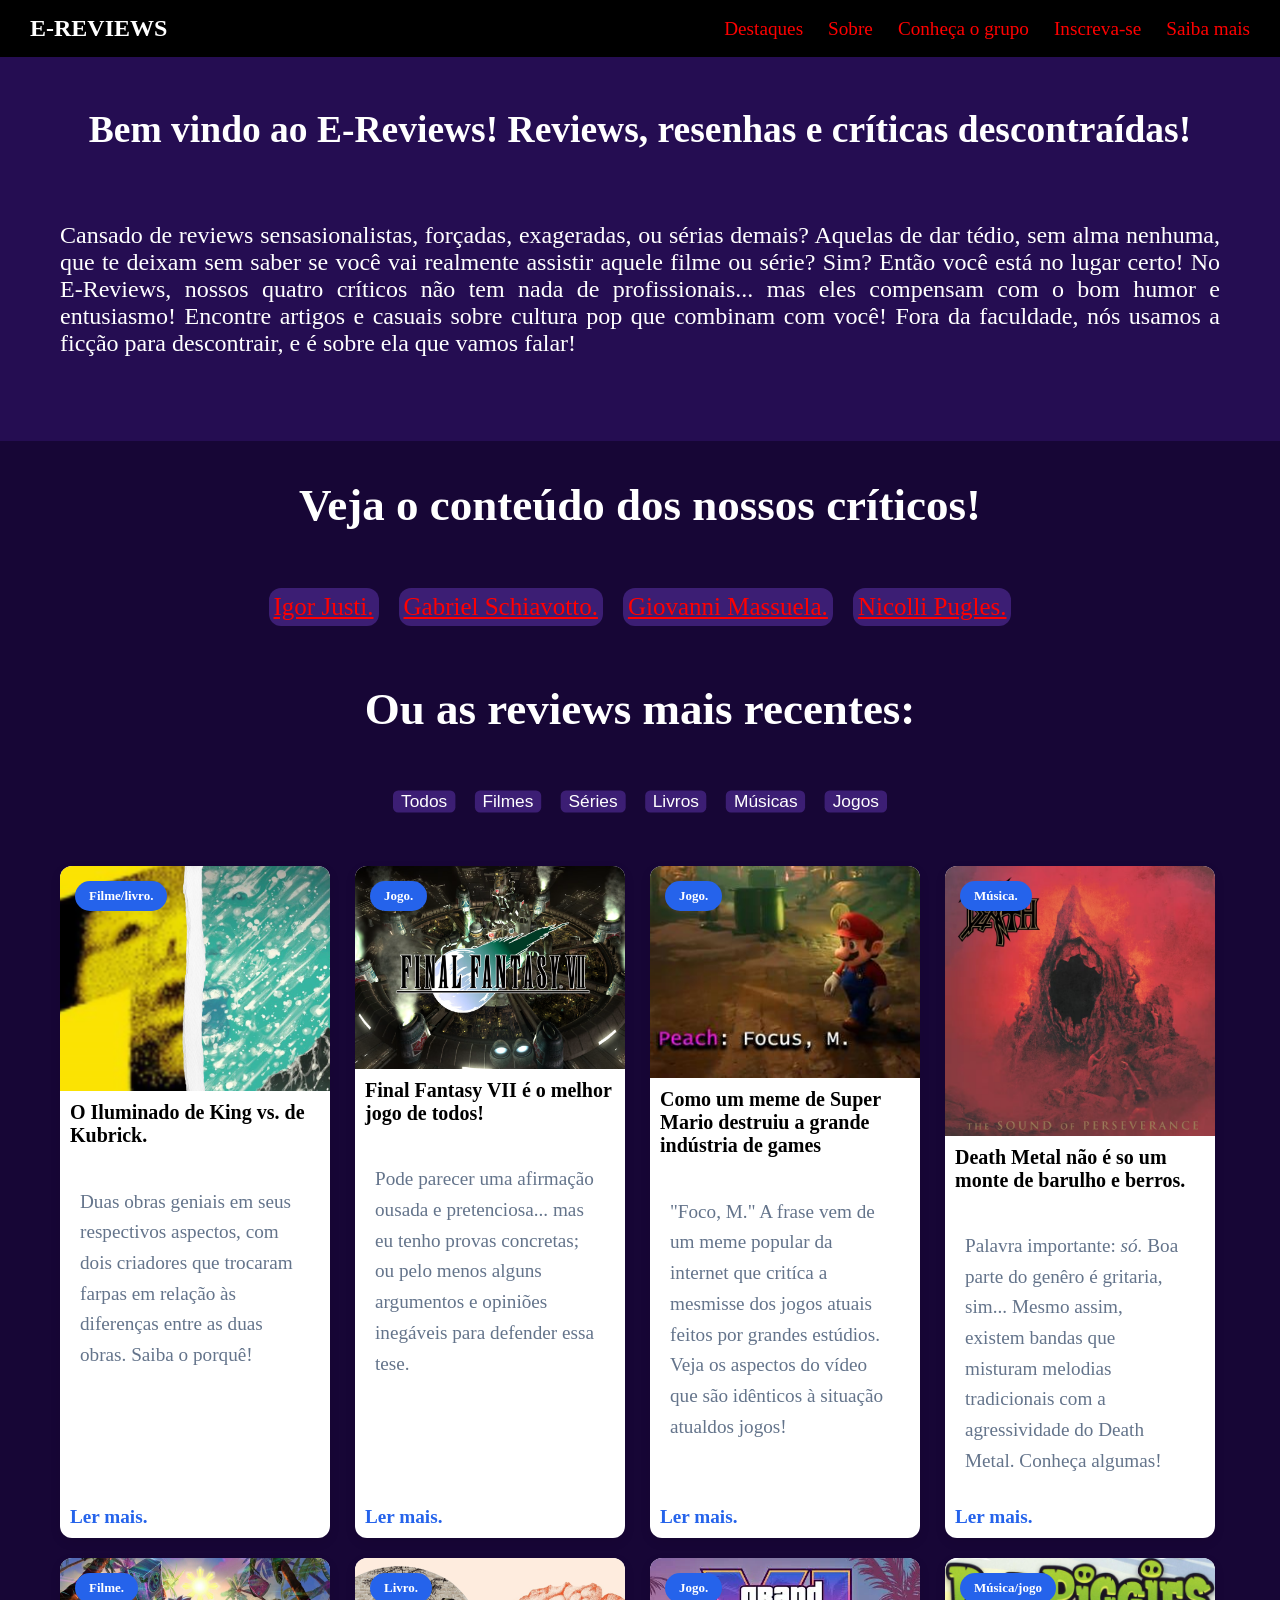
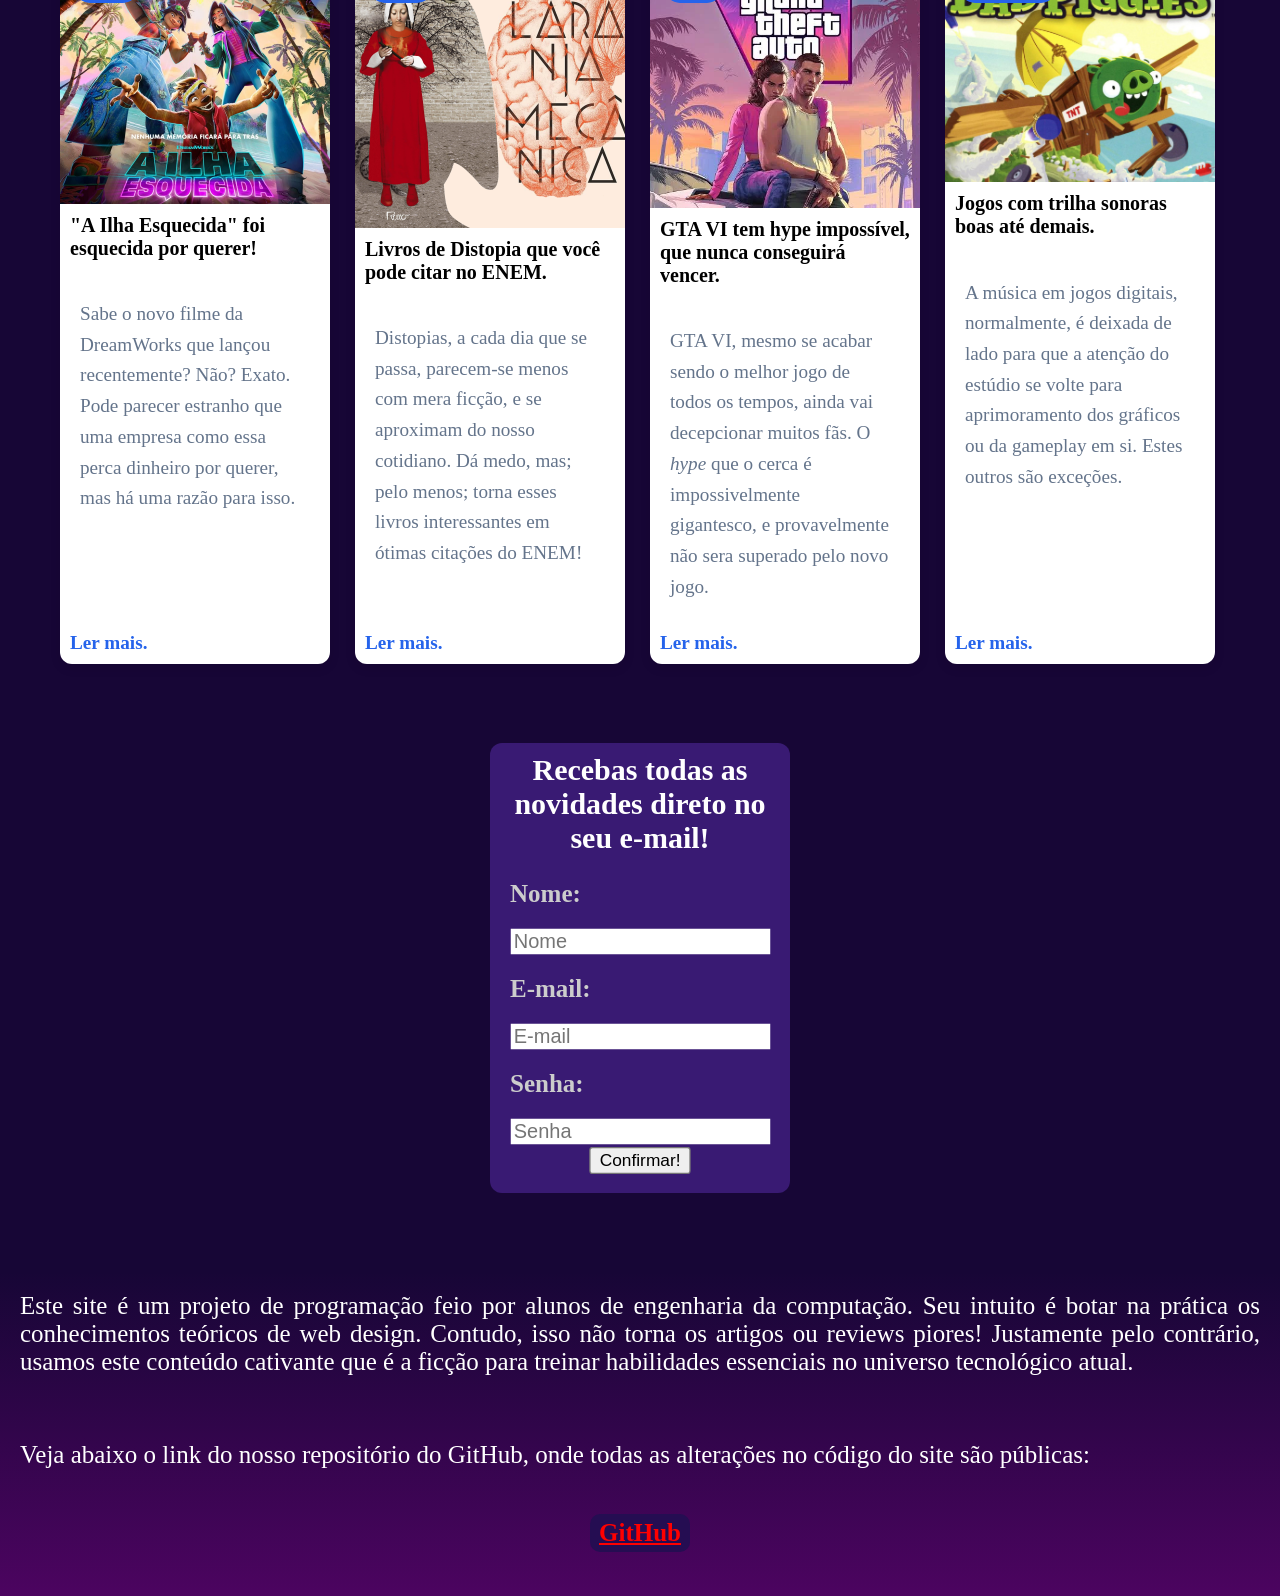
==== index.html @ 9b54b973 "0.0.31 - criação do scrpit.js e testes" ====
<!DOCTYPE html>
<html lang="pt-BR">
<head> <!--Info-->
    <link rel="stylesheet" href="style.css">
    <script src="script.js"></script>
    <meta charset="UTF-8">
    <meta name="viewport" content="width=device-width, initial-scale=1.0">
    <title>
        E-Reviews: Artigos sobre cultura pop de maneira descontraída!
    </title>
    <meta 
        name="description" 
        content="Blog para resenhas, reviews e críticas casuais de filmes, séries e livros.
        Feito por estudantes universitários que adoram e vivem a ficção e o entretenimento."   
    >
    <link rel=”canonical” href=”https://e-reviews.vercel.app” />

</head>
<body>
    

        <header> <!--Cabeçalho-->
            <div class="logo">
                E-REVIEWS
            </div>

        <button 
            class="menu-button"
            id="menu-button"
            aria-label="Abrir menu"
            aria-expanded="false"
            aria-controls="navigation">
            !
        </button>
        
        <nav id="navigation">
            <ul>
                <li>
                    <a href="#destaques">
                        Destaques
                    </a>
                </li>
                <li>
                    <a href="#sobre">
                        Sobre
                    </a>
                </li>
                <li>
                    <a href="#grupo">
                        Conheça o grupo
                    </a>
                </li>
                <li>
                    <a href="#login">
                        Inscreva-se
                    </a>
                </li>
                <li>
                    <a href="#saiba-mais">
                        Saiba mais
                    </a>
                </li>
            </ul>
        </nav>

        </header>

    <section id="sobre">
        <h1>
            Bem vindo ao E-Reviews! Reviews, resenhas e críticas descontraídas!
        </h1>
        <p>
            Cansado de reviews sensasionalistas, forçadas, exageradas, ou sérias demais? Aquelas de
            dar tédio, sem alma nenhuma, que te deixam sem saber se você vai realmente assistir aquele filme ou série?
            Sim? Então você está no lugar certo! No E-Reviews, nossos quatro críticos não tem nada de profissionais... 
            mas eles compensam com o bom humor e entusiasmo! Encontre artigos e casuais sobre cultura pop
            que combinam com você!
            Fora da faculdade, nós usamos a ficção para descontrair, e é sobre ela que vamos falar!
        </p>
    </section>

    <section class="titles">
        <h2>
            Veja o conteúdo dos nossos críticos!
        </h2>
    </section>


    <section id="grupo">
        <div class="resenhistas">   
            <a href="#igor">
            Igor Justi.
            </a>
        </div>
        <div class="resenhistas">
            <a href="#gabriel">
                Gabriel Schiavotto.
            </a>
        </div>              
        <div class="resenhistas">
            <a href="#giovanni">
                 Giovanni Massuela.
            </a>
        </div>
        <div class="resenhistas">
            <a href="#nicolli">
                Nicolli Pugles.
            </a>
        </div>
    </section>

    <section class="titles">
        <h2>
            Ou as reviews mais recentes: 
        </h2>
    </section>

    <div id="filtros">
        <button data-filter="todos">Todos</button>
        <button data-filter="filmes">Filmes</button>
        <button data-filter="series">Séries</button>
        <button data-filter="livros">Livros</button>
        <button data-filter="musica">Músicas</button>
        <button data-filter="jogos">Jogos</button>
    </div>

    <br><br>

    <section id="destaques">

        <article class="total-card" data-category="filmes"> <!--Iluminado-->
            <div class="imagem-card">
                <img 
                src="/media/theShiningComp.png"
                alt="Imagem comparativa entre as capas de O Iluminado, filme de 
                Kubrick na esquerda e livro de Stephen King à direita." 
                width="50px" >

                <span class="tag">
                    Filme/livro.
                </span>
            </div>

            <div class="conteudo-card">
                <h3>
                    O Iluminado de King vs. de Kubrick.
                </h3>
                <p>
                    Duas obras geniais em seus respectivos aspectos,
                    com dois criadores que trocaram farpas em relação 
                    às diferenças entre as duas obras. Saiba o porquê!
                </p>
                <a href="/Iluminado.html" class="ler-mais">
                    Ler mais.
                </a>

            </div>

        </article>

        <article class="total-card"> <!--Final Fantasy-->
            <div class="imagem-card">
                <img 
                src="/media/finalFantasy.png"
                alt="Imagem promocional do jogo Final Fantasy VII." 
                >

                <span class="tag">
                    Jogo.
                </span>
            </div>

            <div class="conteudo-card">
                <h3>
                    Final Fantasy VII é o melhor jogo de todos!
                </h3>
                <p>
                    Pode parecer uma afirmação ousada e pretenciosa... mas eu
                    tenho provas concretas; ou pelo menos alguns argumentos e
                    opiniões inegáveis para defender essa tese.
                </p>
                <a href="#" class="ler-mais">
                    Ler mais.
                </a>

            </div>

        </article>

        <article class="total-card"> <!--Jogos AAA-->
            <div class="imagem-card">
                <img 
                src="/media/focusM.png"
                alt="Screenshot de um momento do vídeo 'Super Mario if is was an AAA game'."
                width="50px" >

                <span class="tag">
                    Jogo.
                </span>
            </div>

            <div class="conteudo-card">
                <h3>
                    Como um meme de Super Mario destruiu a grande indústria de games
                </h3>
                <p>
                    "Foco, M." A frase vem de um meme popular da internet que critíca 
                    a mesmisse dos jogos atuais feitos por grandes estúdios. Veja os 
                    aspectos do vídeo que são idênticos à situação atualdos jogos!
                </p>
                <a href="#" class="ler-mais">
                    Ler mais.
                </a>

            </div>

        </article>

        <article class="total-card"> <!--Death-->
            <div class="imagem-card">
                <img 
                src="/media/death.png"
                alt="Capa do álbum da Banda 'Death', entitulado 'The Sound of Perseverance." 
                width="50px" >

                <span class="tag">
                    Música.
                </span>
            </div>
            
            <div class="conteudo-card">
                <h3>
                    Death Metal não é so um monte de barulho e berros.
                </h3>
                <p>
                    Palavra importante: <i>só.</i> Boa parte do genêro é gritaria, sim... 
                    Mesmo assim, existem bandas que misturam melodias tradicionais com a 
                    agressividade do Death Metal. Conheça algumas!
                </p>
                <a href="#" class="ler-mais">
                    Ler mais.
                </a>

            </div>

        </article>

        <article class="total-card"> <!--Ilha esquecida-->
            <div class="imagem-card">
                <img 
                src="/media/forgottenIsland.png"
                alt="Foto retirada do trailer do filme 'A Ilha Esquecida', do estúdio DreamWorks."
                width="50px" >

                <span class="tag">
                    Filme.
                </span>
            </div>

            <div class="conteudo-card">
                <h3>
                    "A Ilha Esquecida" foi esquecida por querer!
                </h3>
                <p>
                    Sabe o novo filme da DreamWorks que lançou recentemente? Não? Exato.
                    Pode parecer estranho que uma empresa como essa perca dinheiro por 
                    querer, mas há uma razão para isso.
                </p>
                <a href="#" class="ler-mais">
                    Ler mais.
                </a>

            </div>

        </article>

        <article class="total-card"> <!--Livros Distopia-->
            <div class="imagem-card">
                <img 
                src="/media/distopias.png"
                alt="Capa dos livros 'Conto de Aia', à esquerda, e 'Laranja Mecânica', à direita." 
                width="50px" >

                <span class="tag">
                    Livro.
                </span>
            </div>
            
            <div class="conteudo-card">
                <h3>
                    Livros de Distopia que você pode citar no ENEM.
                </h3>
                <p>
                    Distopias, a cada dia que se passa, parecem-se menos com mera ficção, e se
                    aproximam do nosso cotidiano. Dá medo, mas; pelo menos; torna esses livros 
                    interessantes em ótimas citações do ENEM!
                </p>
                <a href="#" class="ler-mais">
                    Ler mais.
                </a>

            </div>

        </article>

        <article class="total-card"> <!--Gta 6-->
            <div class="imagem-card">
                <img 
                src="/media/gta6.png"
                alt="Imagem promocional do jogo GTA VI."
                width="50px" >

                <span class="tag">
                    Jogo.
                </span>
            </div>

            <div class="conteudo-card">
                <h3>
                    GTA VI tem hype impossível, que nunca conseguirá vencer.
                </h3>
                <p>
                    GTA VI, mesmo se acabar sendo o melhor jogo de todos os tempos, ainda
                    vai decepcionar muitos fãs. O <i>hype</i> que o cerca é impossivelmente
                    gigantesco, e provavelmente não sera superado pelo novo jogo.
                </p>
                <a href="#" class="ler-mais">
                    Ler mais.
                </a>

            </div>

        </article>

        <article class="total-card"> <!--Trilhas sonoras-->
            <div class="imagem-card">
                <img 
                src="/media/badPiggies.png"
                alt="Imagem promocional do jogo de celular 'Bad Piggies'." 
                width="50px" >

                <span class="tag">
                    Música/jogo
                </span>
            </div>
            
            <div class="conteudo-card">
                <h3>
                    Jogos com trilha sonoras boas até demais.
                </h3>
                <p>
                    A música em jogos digitais, normalmente, é deixada de lado para 
                    que a atenção do estúdio se volte para aprimoramento dos gráficos ou 
                    da gameplay em si. Estes outros são exceções.
                </p>
                <a href="#" class="ler-mais">
                    Ler mais.
                </a>

            </div>

        </article>

    </section>

    <br><br><br>

     <section id="login">
        <h2>
            Recebas todas as novidades direto no seu e-mail!
        </h2>
   
        <form>
            <h3>
            Nome: 
            </h3>
            <input 
                type="text" 
                class="login_bars"
                name="username"
                placeholder="Nome"
                required >

            <h3 class="login">
                E-mail: 
            </h3>
            <input 
            type="email" 
            class="login_bars"
            name="email"
            placeholder="E-mail"
            required >
            <h3 class="login">
                Senha: 
            </h3>
            <input 
            type="password" ]
            class="login_bars"
            name="password"
            placeholder="Senha"
            required >
            <button type="submit" id="login_button">
                Confirmar!
            </button>
        </form>
    </section>

    <br><br><br>

    <section id="saiba-mais">
        <p>
            Este site é um projeto de programação feio por alunos de engenharia da computação.
            Seu intuito é botar na prática os conhecimentos teóricos de web design. Contudo, isso
            não torna os artigos ou reviews piores! Justamente pelo contrário, usamos este conteúdo
            cativante que é a ficção para treinar habilidades essenciais no universo tecnológico atual.
        </p>
        <p>
            Veja abaixo o link do nosso repositório do GitHub, onde todas as alterações
            no código do site são públicas:
        </p>
        <a href="https://github.com/Igor-SJ/e-reviews_">
            GitHub
        </a>

        <br><br>
    
    </section>
    
</body>
</html>
---- style.css ----
* {
    box-sizing: border-box; /*Elemento flexbox*/
}

body {
    margin: 0; /*Elemento flexbox*/
    background-color:rgb(23, 6, 54);
    font-family: 'Times New Roman', Times, serif;
    overflow-x: hidden;
}

header {
    background-color:black;
    color: white;

    padding: 15px 30px; /*Elemento flexbox*/

    display: flex; /*Elemento flexbox*/
    align-items: center; /*Elemento flexbox*/
    justify-content: space-between; /*Elemento flexbox*/
}

.logo {
    font-size: 1.5rem;
    font-weight: bold;
}

nav ul {
    list-style: none;

    display: flex;
    gap: 25px; /*Elemento flexbox*/

    padding: 0;
    margin: 0;
}

nav a {
    color: red;
    text-decoration: none;
    font-size: 1.2rem;
}

nav a:hover{
    color: rgb(255, 31, 169);
}

.menu-button {
    /*quando aprender javascript, tornar este botão visível apenas no celular*/
    display: none;

    background: none;
    border: none;

    color: white;
    font-size: 1.2rem;
    cursor: pointer;
}

main {
    max-width: 1200px; /*Elemento flexbox*/

    margin: 0 auto;
    padding: 40px 20px;
}

main h2 {
    text-align: center;
    margin-bottom: 30px; /*Elemento flexbox*/
}

#sobre {
    display: block; /*Elemento flexbox*/
    background-color:rgb(37, 13, 82);
    padding: 20px;
    font-size: 25px;
}

#sobre p {
    padding: 40px;
    font-size: 24px;
    color: white;
    text-align: justify;
}

.titles {
    color: white;
    text-align: center;
    font-size: 30px
}

#grupo {
    display: flex;
    justify-content: center; /*Elemento flexbox*/
    padding: 20px;
    gap: 20px;
    font-size: 25px;
}

.resenhistas {
    display: block;
    padding:5px;
    background-color:rgb(60, 30, 116);
    border-radius: 12px; /*Elemento flexbox*/
}

.resenhistas:hover {
    transform: translateY(-5px); /*Elemento flexbox*/
    transition: 0.3s ease;
}

#filtros {
    display: flex;
    justify-content: center; /*Elemento flexbox*/
    padding: 20px;
    gap: 15px;
    transform: scale(1.3);  
}

#filtros button {
    background: rgb(60, 30, 116);
    color: white;
    border: 0px;
    border-radius: 4px;
}

#filtros button:hover {
    color: red;
    transform: scale(1.05);

    transition: 
    transform 0.3s ease,
}

#filtros.active {
    background: #333;
    color: white;
}

#destaques {
    display: grid;
    grid-template-columns: repeat(4, 1fr); /*Elemento flexbox*/
    align-items: column;

    max-width: 1200px;
    gap: 20px;
    padding: 0 20px;
    margin: 0 auto;
}

.total-card {
    background-color: white;
    border-radius: 12px;
    overflow: hidden;
    width: 270px;

    display: flex;
    flex-direction: column; /*Elemento flexbox*/

    box-sizing: border-box;

    box-shadow: 
        0 4px 12px rgba(0, 0, 0, 0.08);

    transition: 
    transform 0.3s ease,
    box-shadow 0.3s ease;
}

.total-card.hidden {
    display: none;
}

.total-card:hover {
    transform: translateY(-6px);
    box-shadow: 
        0 12px 25px rgba(255, 251, 227, 0.757);
}

.imagem-card {
    position: relative;

    max-height: 300px;
    max-width: 300px;
    overflow: hidden;
}

.imagem-card img {
    width: 100%;
    height: 100%;

    object-fit: cover;

    display: block;

    transition: transform 0.3s ease;
}

.conteudo-card:hover .imagem-card img {
    transform: scale(1.05);
}

.tag {
    position: absolute;

    top: 15px;
    left: 15px;

    background-color: #2563eb;
    color: white;
    padding: 7px 14px;

    border-radius: 20px;

    font-size: 13px;
    font-weight: bold;
}

.conteudo-card {
    display: flex;
    flex-direction: column;
    flex: 1;
    padding: 10px;
}

.conteudo-card h3 {
    margin-top: 0px;
    margin-bottom: 10px;

    font-size: 20px;
}

.conteudo-card p {
    color:  #64748b;
    line-height: 1.6;
    padding: 10px;
    margin-right: 10px;

}

.ler-mais {
    margin-top: auto;
    color: #2563eb;

    text-decoration: none;
    font-weight: bold;
}

.ler-mais:hover {
    text-decoration: underline;
}

ol{

    color: red;
}

ul{
    color: red;
}

a {
    color: red;
}

h1 {
    color: white;
    text-align: center;
}

section{
    font-size: 1.2rem;
    display: block;
}

#login {
    display: block;
    align-items: center;
    justify-content: center;
    background-color:rgb(57, 26, 115);
    margin: auto;
    width: 300px;
    height: 450px;
    border-radius: 12px;
}

#login h2 {
    color: white;
    text-align: center;
    font-size: 30px;
    padding-top: 10px;
}

#login h3 {
    color: rgb(204, 204, 204);
    text-align: left;
    padding-left: 20px;
    font-size: 25px;
}

.login_bars {
    display: block;
    margin: 10px auto;
    transform: scale(1.5);
    border: 20px;
}

#login_button{
    display: block;
    margin: auto;
    transform: scale(1.3);

}

.logo {
    color:white;
}

#saiba-mais {
    display: block;
    background-color:rgb(76, 4, 96);
    color: white;
    background-image: linear-gradient(to top,rgb(76, 4, 96), rgb(23, 6, 54))
}

#saiba-mais p {
    text-align: justify;
    font-size: 25px;
    padding: 20px;
    text-overflow: ellipsis;
}

#saiba-mais a {
    display: block;
    margin: auto;
    background-color:rgb(37, 13, 82);
    font-weight: bold;
    text-align: center;
    padding: 5px;
    border-radius: 10px;
    width: 100px;
    font-size: 25px;
}
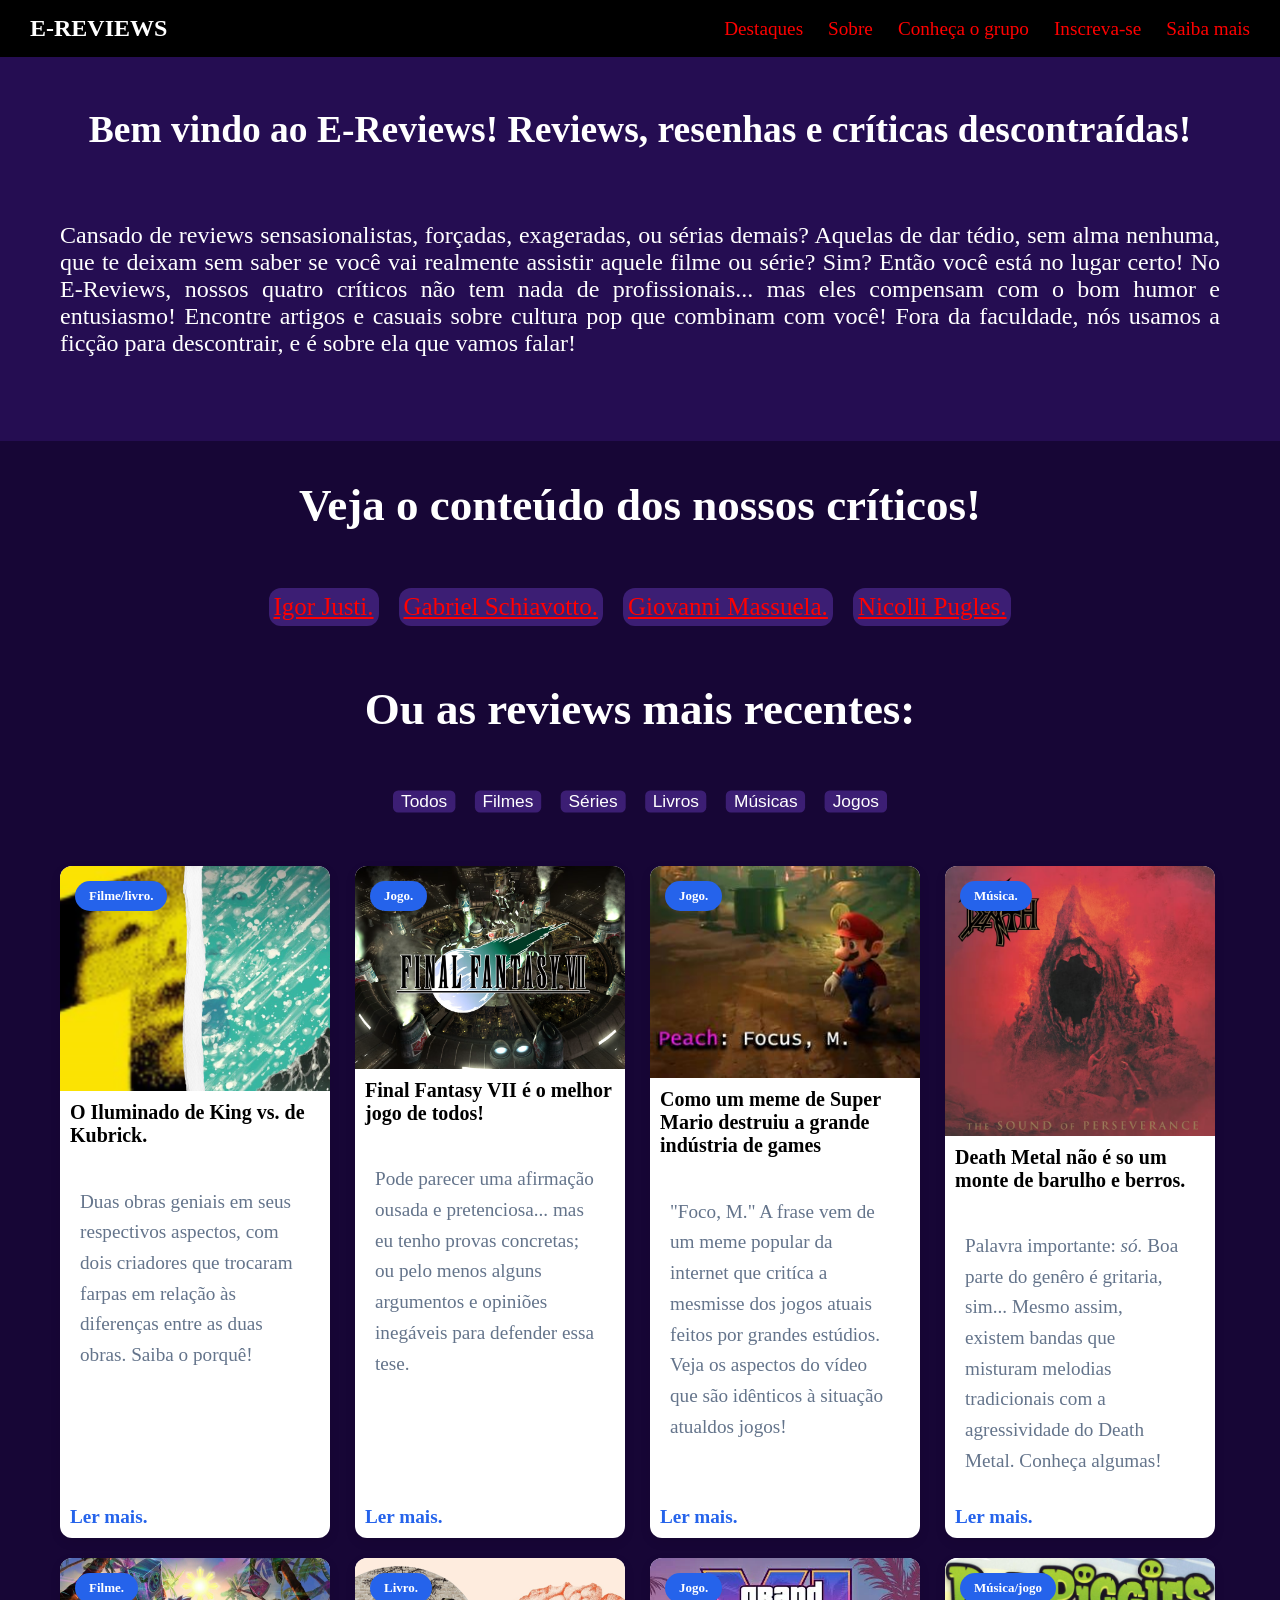
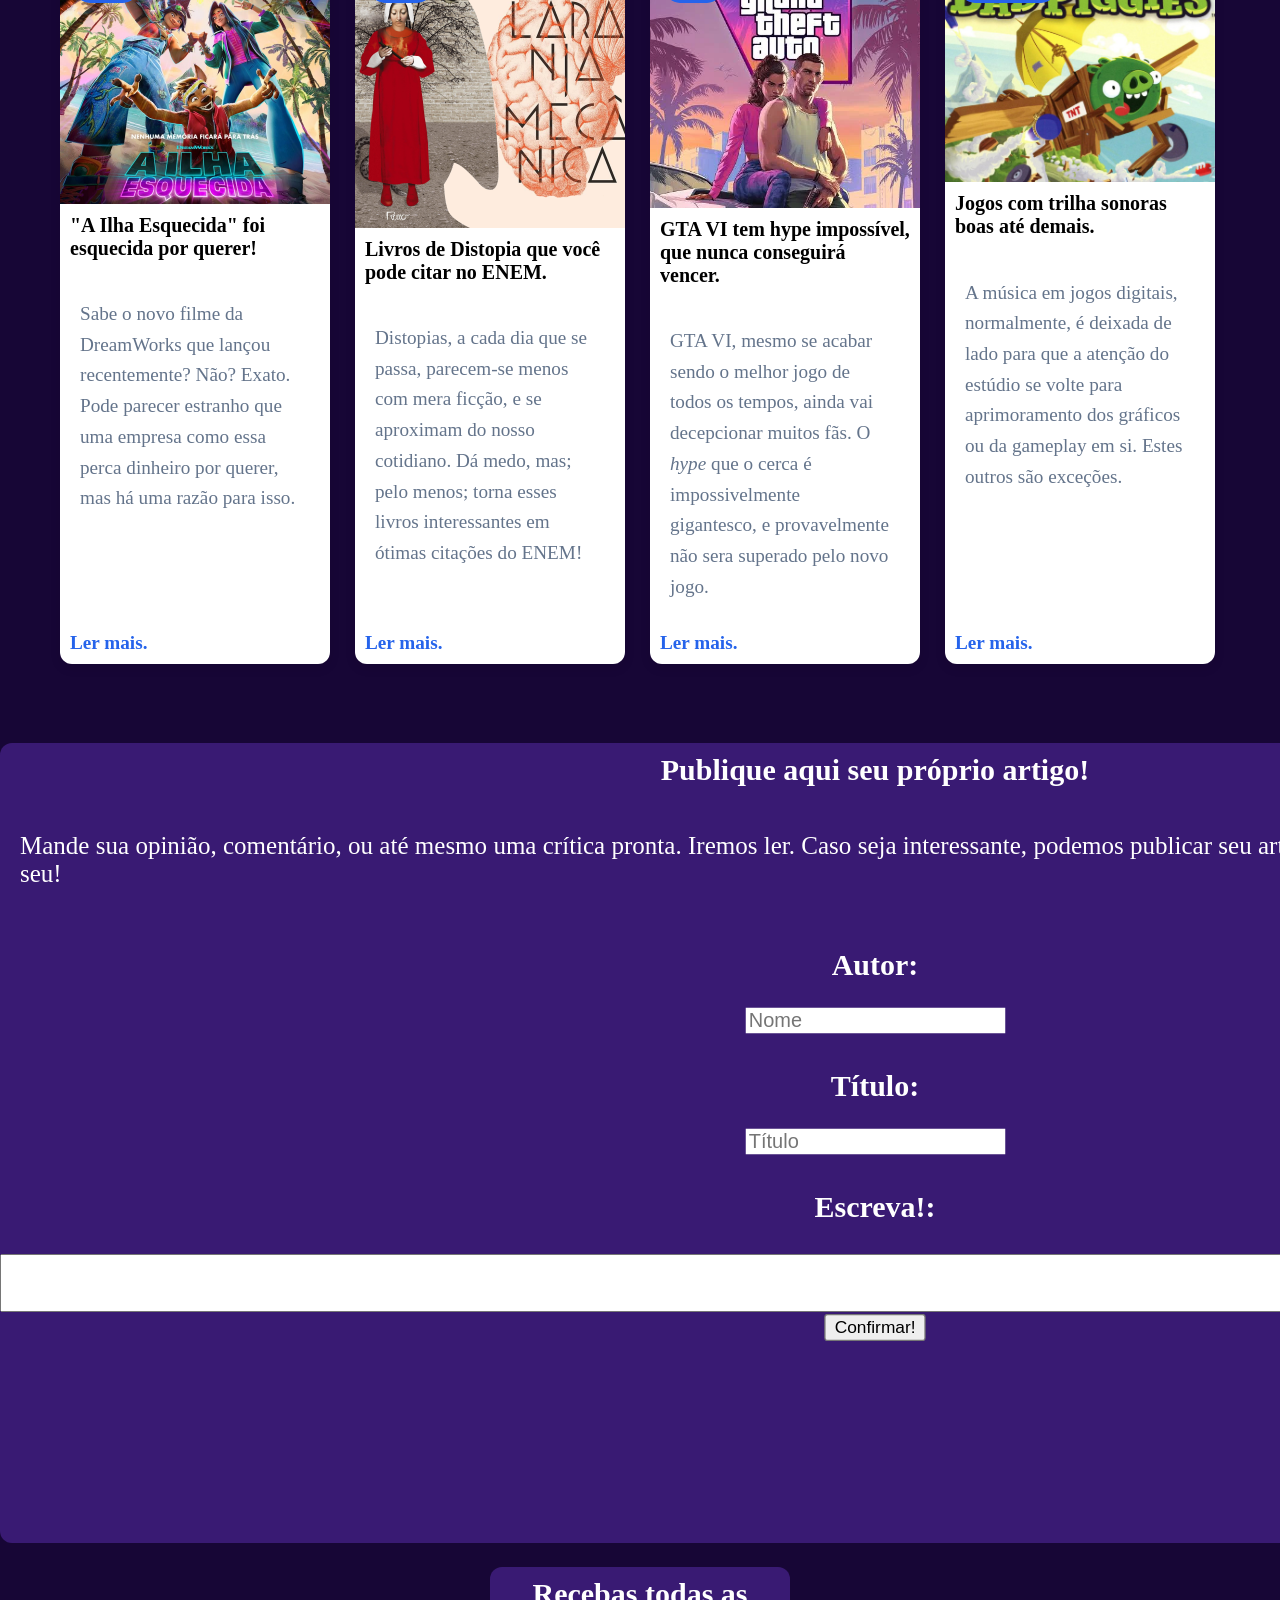
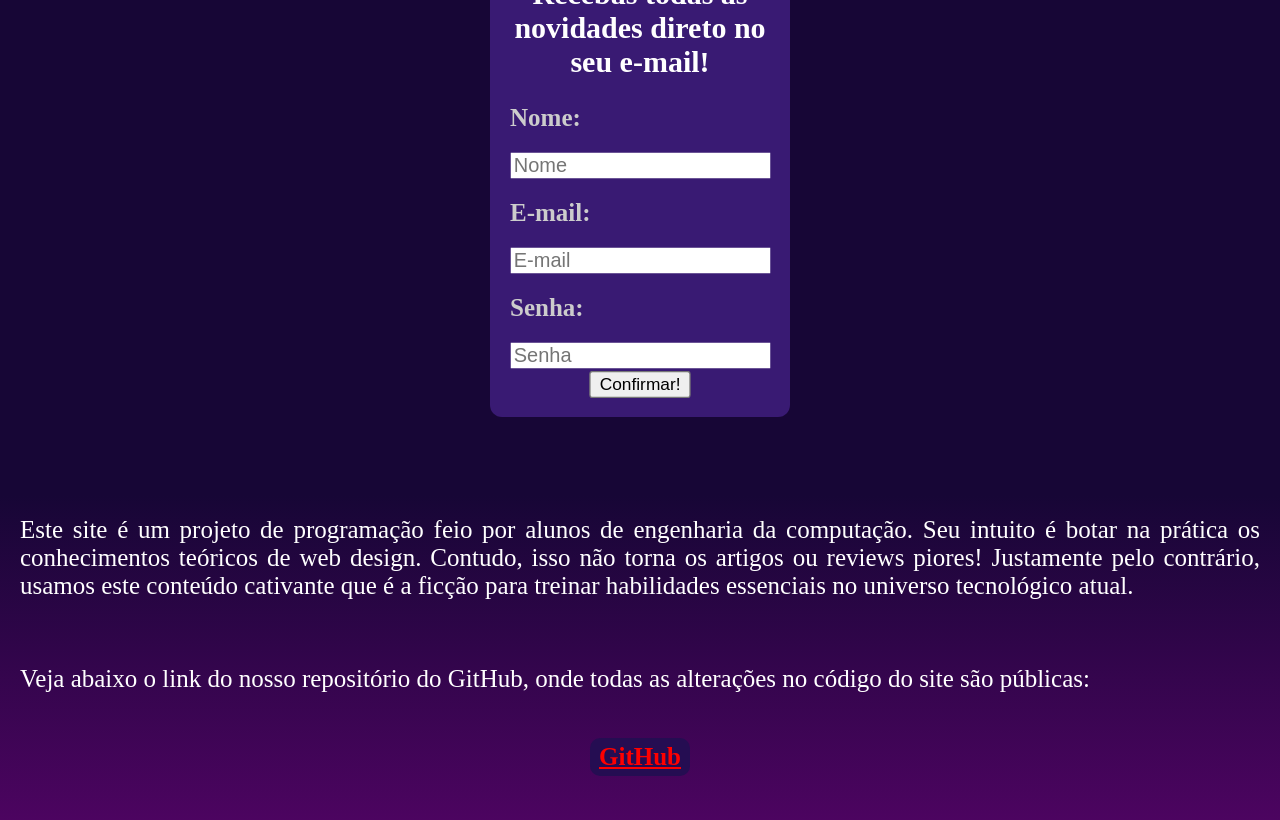
==== commit 4e626a0d: "0.0.34 - add parte diy" ====
--- a/index.html
+++ b/index.html
@@ -2,7 +2,7 @@
 <html lang="pt-BR">
 <head> <!--Info-->
     <link rel="stylesheet" href="style.css">
-    <script src="script.js"></script>
+    <script src="script.js" defer></script>
     <meta charset="UTF-8">
     <meta name="viewport" content="width=device-width, initial-scale=1.0">
     <title>
@@ -128,6 +128,10 @@
 
     <section id="destaques">
 
+        <p id="mensagem-sem-resultados" class="hidden" role="status">
+            Nenhum artigo encontrado para este filtro.
+        </p>
+
         <article class="total-card" data-category="filmes"> <!--Iluminado-->
             <div class="imagem-card">
                 <img 
@@ -158,7 +162,7 @@
 
         </article>
 
-        <article class="total-card"> <!--Final Fantasy-->
+        <article class="total-card" data-category="jogos"> <!--Final Fantasy-->
             <div class="imagem-card">
                 <img 
                 src="/media/finalFantasy.png"
@@ -187,7 +191,7 @@
 
         </article>
 
-        <article class="total-card"> <!--Jogos AAA-->
+        <article class="total-card" data-category="jogos"> <!--Jogos AAA-->
             <div class="imagem-card">
                 <img 
                 src="/media/focusM.png"
@@ -216,7 +220,7 @@
 
         </article>
 
-        <article class="total-card"> <!--Death-->
+        <article class="total-card" data-category="musica"> <!--Death-->
             <div class="imagem-card">
                 <img 
                 src="/media/death.png"
@@ -245,7 +249,7 @@
 
         </article>
 
-        <article class="total-card"> <!--Ilha esquecida-->
+        <article class="total-card" data-category="filmes"> <!--Ilha esquecida-->
             <div class="imagem-card">
                 <img 
                 src="/media/forgottenIsland.png"
@@ -274,7 +278,7 @@
 
         </article>
 
-        <article class="total-card"> <!--Livros Distopia-->
+        <article class="total-card" data-category="livros"> <!--Livros Distopia-->
             <div class="imagem-card">
                 <img 
                 src="/media/distopias.png"
@@ -303,7 +307,7 @@
 
         </article>
 
-        <article class="total-card"> <!--Gta 6-->
+        <article class="total-card" data-category="jogos"> <!--Gta 6-->
             <div class="imagem-card">
                 <img 
                 src="/media/gta6.png"
@@ -332,7 +336,7 @@
 
         </article>
 
-        <article class="total-card"> <!--Trilhas sonoras-->
+        <article class="total-card" data-category="musica"> <!--Trilhas sonoras-->
             <div class="imagem-card">
                 <img 
                 src="/media/badPiggies.png"
@@ -365,6 +369,52 @@
 
     <br><br><br>
 
+    <section id="diy">
+        <h2>
+            Publique aqui seu próprio artigo!
+        </h2>
+
+        <p>
+            Mande sua opinião, comentário, ou até mesmo uma crítica pronta. Iremos ler. Caso seja interessante,
+            podemos publicar seu artigo ou escrever o nosso próprio inspirado no seu!
+        </p>
+
+    <form class="diy-form">
+            <h3>
+                Autor: 
+            </h3>
+            <input 
+                type="text" 
+                class="diy-bars"
+                name="autor"
+                placeholder="Nome"
+                required >
+
+            <h3>
+                Título: 
+            </h3>
+            <input 
+            type="text" 
+            class="diy-bars"
+            id="titulo-bar"
+            name="titulo"
+            placeholder="Título"
+            required >
+            <h3>
+                Escreva!: 
+            </h3>
+            <textarea 
+            id="conteudo-bar"
+            placeholder="Conteúdo">
+            </textarea>
+
+            <button type="submit" id="login_button">
+                Confirmar!
+            </button>
+        </form>
+
+    </section>
+    
      <section id="login">
         <h2>
             Recebas todas as novidades direto no seu e-mail!
--- a/style.css
+++ b/style.css
@@ -148,6 +148,15 @@
     margin: 0 auto;
 }
 
+#mensagem-sem-resultados {
+    color: white;
+    text-align: center;
+}
+
+#mensagem-sem-resultados.hidden {
+    display: none;
+}
+
 .total-card {
     background-color: white;
     border-radius: 12px;
@@ -249,6 +258,65 @@
 .ler-mais:hover {
     text-decoration: underline;
 }
+
+#diy {
+    display: block;
+    align-items: center;
+    justify-content: center;
+    background-color:rgb(57, 26, 115);
+    margin: auto;
+    width: 1750px;
+    height: 800px;
+    border-radius: 12px;
+}
+
+#diy p {
+    color: white;
+    text-align: justify;
+    font-size: 25px;
+    padding: 20px;
+}
+
+#diy h2 {
+    color: white;
+    text-align: center;
+    font-size: 30px;
+    padding-top: 10px;
+}
+
+.diy-form h3 {
+    color: white;
+    text-align: center;
+    font-size: 30px;
+    padding-top: 10px;
+}
+
+.diy-bars {
+    display: block;
+    margin: 10px auto;
+    transform: scale(1.5);
+    border: 20px;
+}
+
+#conteudo-bar {
+    width: 100%;
+    min-height: 40px;
+    max-height: 200px;
+    padding: 10px;
+    font-size: 16px;
+    font-family: Arial, sans-serif;
+    box-sizing: border-box;
+    resize: none;
+    overflow-y: auto;
+}
+
+#login_button{
+    display: block;
+    margin: auto;
+    transform: scale(1.3);
+}
+
+
 
 ol{
 
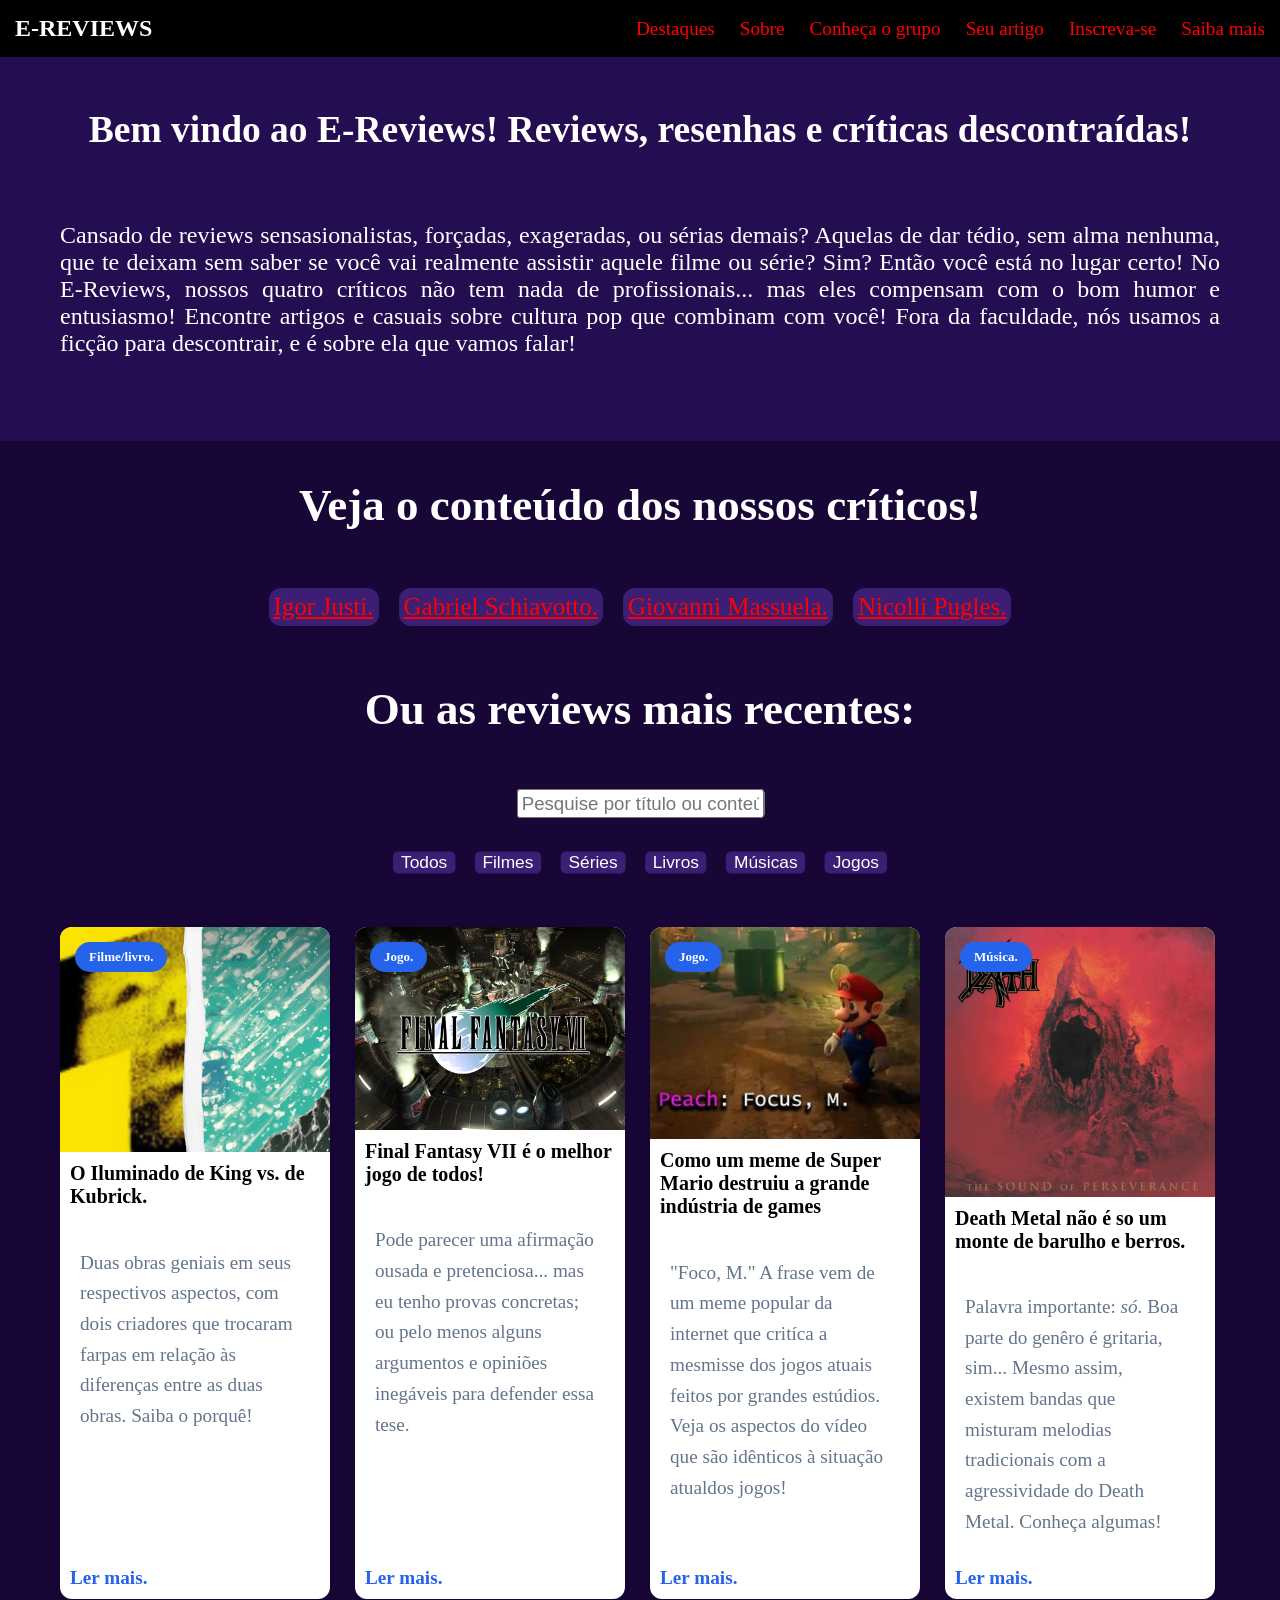
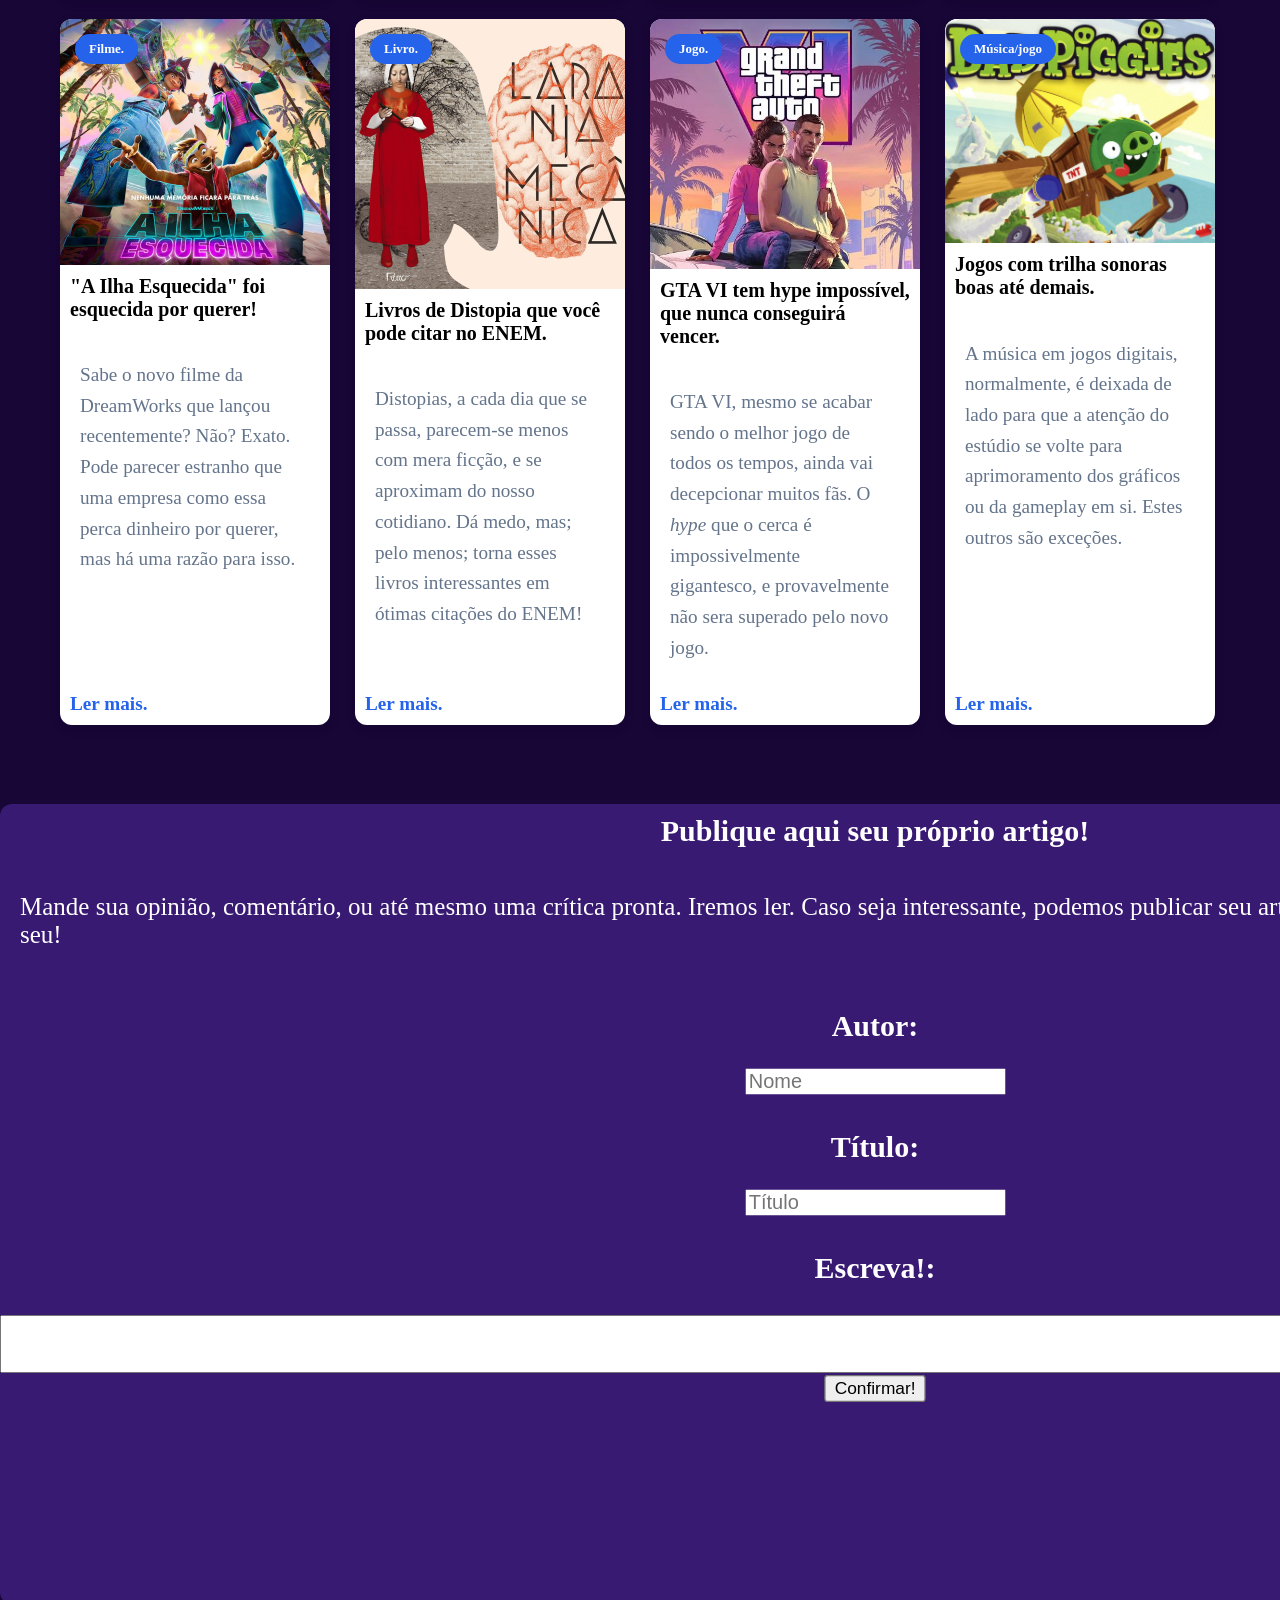
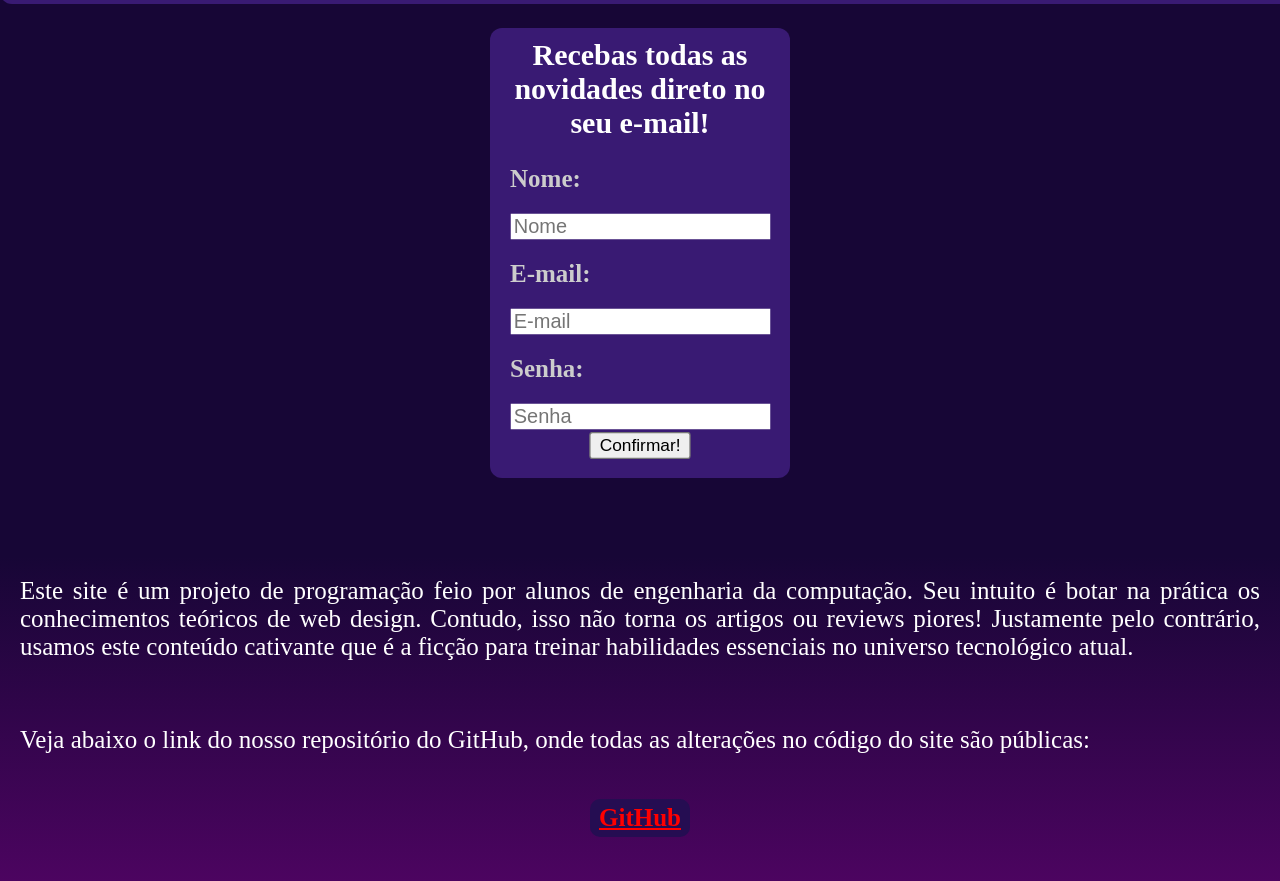
==== commit de649c8c: "0.0.35 - add funcionalidade de pesquisa" ====
--- a/index.html
+++ b/index.html
@@ -48,6 +48,11 @@
                 <li>
                     <a href="#grupo">
                         Conheça o grupo
+                    </a>
+                </li>
+                <li>
+                    <a href="#diy">
+                        Seu artigo
                     </a>
                 </li>
                 <li>
@@ -115,6 +120,15 @@
         </h2>
     </section>
 
+    <section id="search-bar">
+        <input 
+            type="text" 
+            id="search-input" 
+            placeholder="Pesquise por título ou conteúdo..." 
+            aria-label="Pesquisar por título ou conteúdo"
+        >
+    </section>
+
     <div id="filtros">
         <button data-filter="todos">Todos</button>
         <button data-filter="filmes">Filmes</button>
--- a/style.css
+++ b/style.css
@@ -13,7 +13,7 @@
     background-color:black;
     color: white;
 
-    padding: 15px 30px; /*Elemento flexbox*/
+    padding: 15px 15px; /*Elemento flexbox*/
 
     display: flex; /*Elemento flexbox*/
     align-items: center; /*Elemento flexbox*/
@@ -107,6 +107,13 @@
 .resenhistas:hover {
     transform: translateY(-5px); /*Elemento flexbox*/
     transition: 0.3s ease;
+}
+
+#search-bar {
+    display: flex;
+    justify-content: center;
+    padding: 20px;
+    transform: scale(1.4);
 }
 
 #filtros {
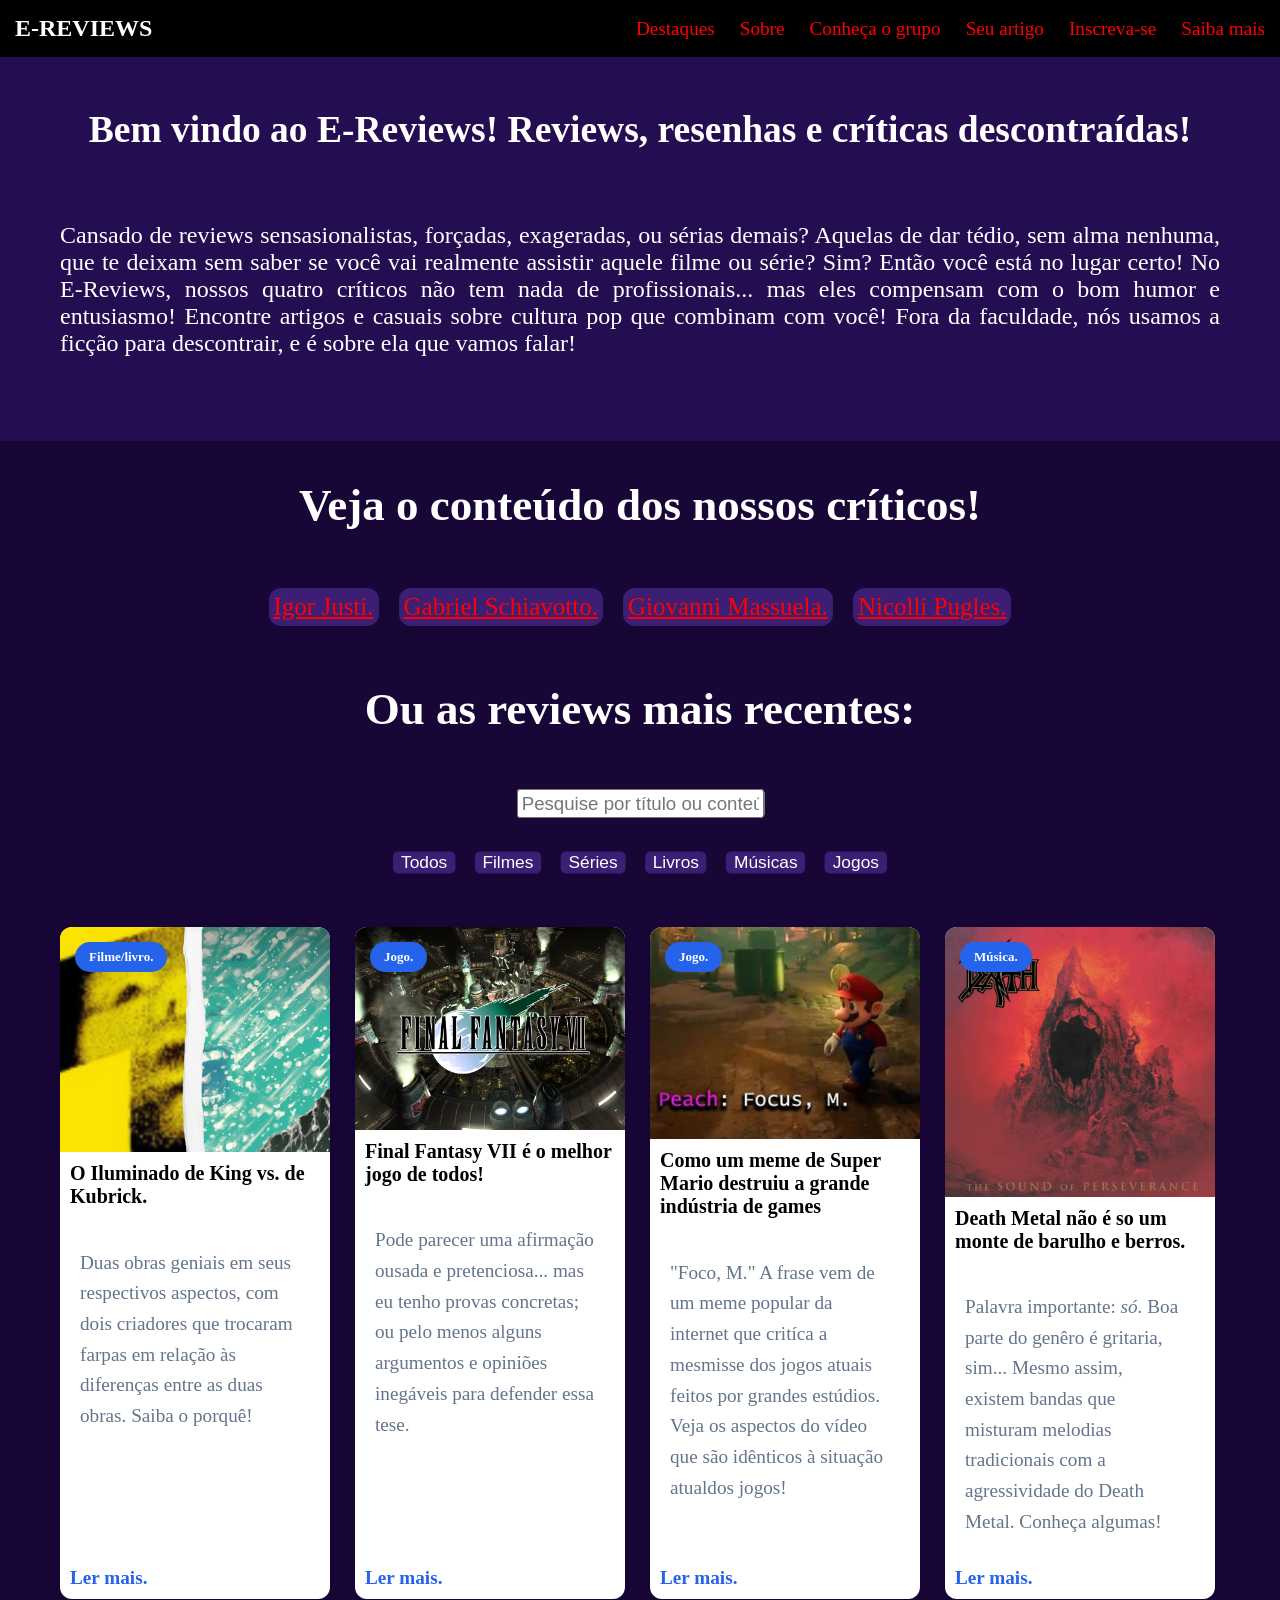
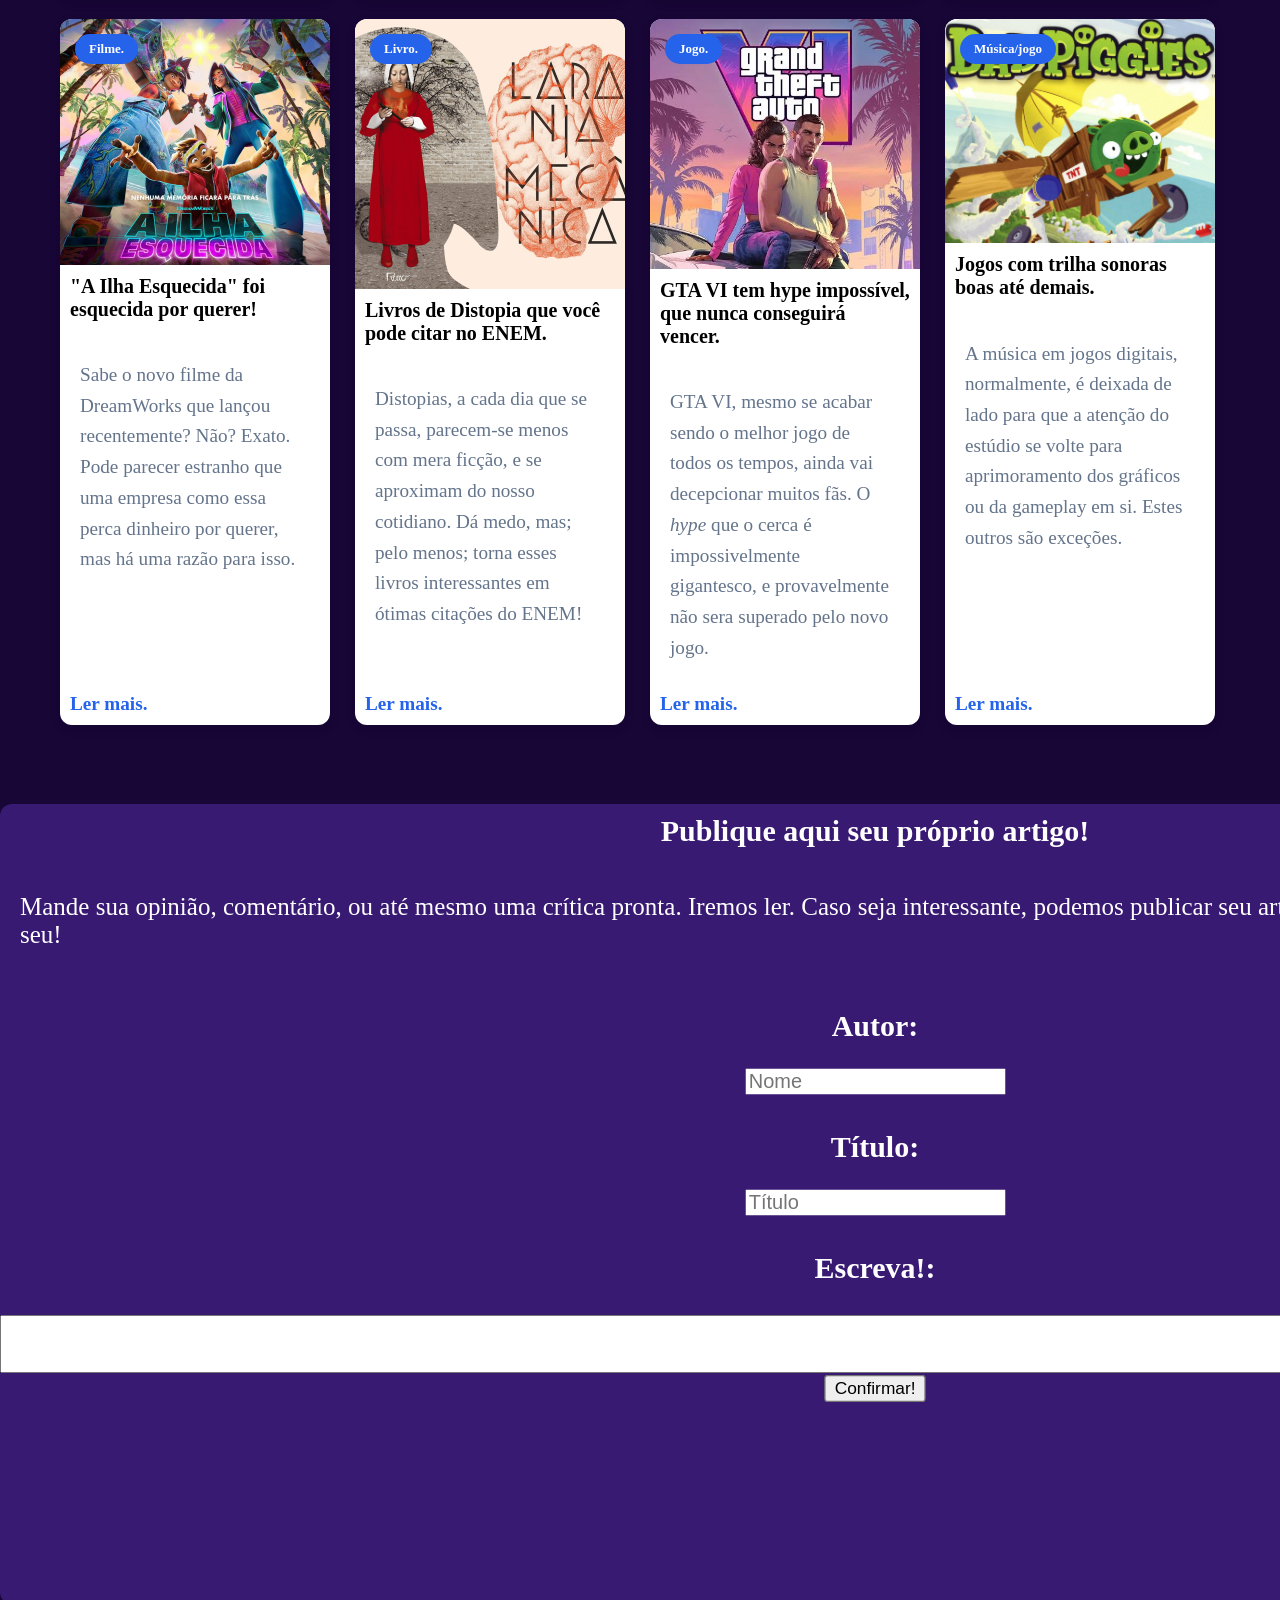
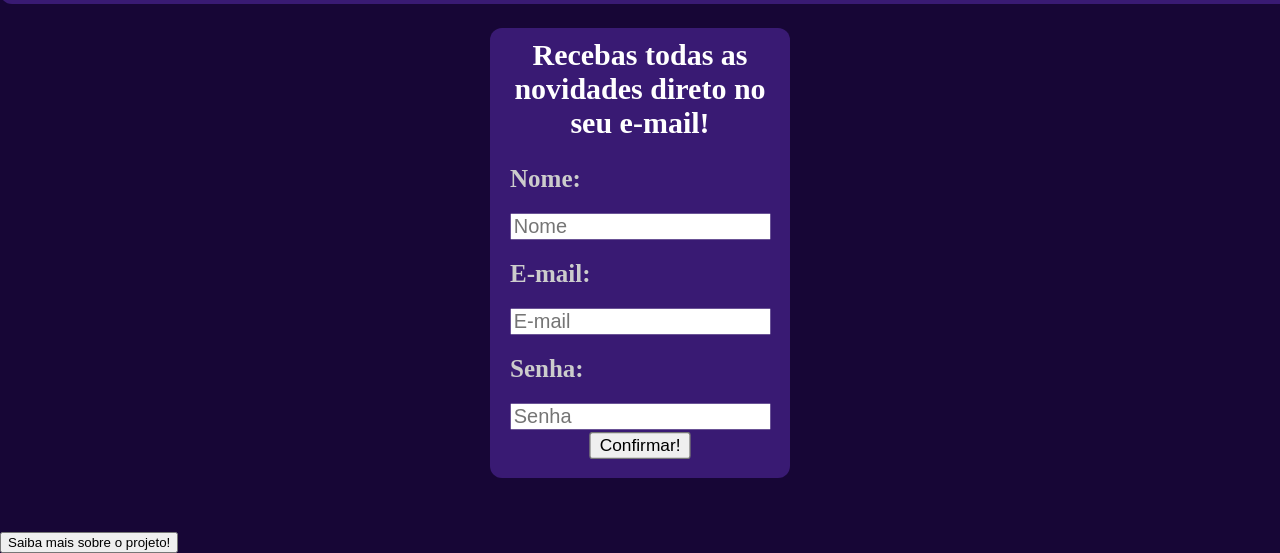
==== commit 56628214: "mais enchimento" ====
--- a/index.html
+++ b/index.html
@@ -384,6 +384,7 @@
     <br><br><br>
 
     <section id="diy">
+
         <h2>
             Publique aqui seu próprio artigo!
         </h2>
@@ -394,9 +395,11 @@
         </p>
 
     <form class="diy-form">
+
             <h3>
                 Autor: 
             </h3>
+
             <input 
                 type="text" 
                 class="diy-bars"
@@ -407,6 +410,7 @@
             <h3>
                 Título: 
             </h3>
+
             <input 
             type="text" 
             class="diy-bars"
@@ -414,9 +418,11 @@
             name="titulo"
             placeholder="Título"
             required >
+
             <h3>
                 Escreva!: 
             </h3>
+
             <textarea 
             id="conteudo-bar"
             placeholder="Conteúdo">
@@ -425,19 +431,23 @@
             <button type="submit" id="login_button">
                 Confirmar!
             </button>
+
         </form>
 
     </section>
     
      <section id="login">
+
         <h2>
             Recebas todas as novidades direto no seu e-mail!
         </h2>
    
         <form>
+
             <h3>
             Nome: 
             </h3>
+
             <input 
                 type="text" 
                 class="login_bars"
@@ -466,12 +476,22 @@
             <button type="submit" id="login_button">
                 Confirmar!
             </button>
+
         </form>
+
     </section>
 
     <br><br><br>
 
-    <section id="saiba-mais">
+    <button 
+    id="saiba-mais-botao"
+    class="dropdown-btn"
+    aria-expanded="false"
+    aria-controls="dropdownMenu" >
+        Saiba mais sobre o projeto!
+    </button>
+
+    <section id="saiba-mais" class="hidden">
         <p>
             Este site é um projeto de programação feio por alunos de engenharia da computação.
             Seu intuito é botar na prática os conhecimentos teóricos de web design. Contudo, isso
--- a/style.css
+++ b/style.css
@@ -398,6 +398,10 @@
     background-image: linear-gradient(to top,rgb(76, 4, 96), rgb(23, 6, 54))
 }
 
+#saiba-mais.hidden {
+    display:none;
+}
+
 #saiba-mais p {
     text-align: justify;
     font-size: 25px;
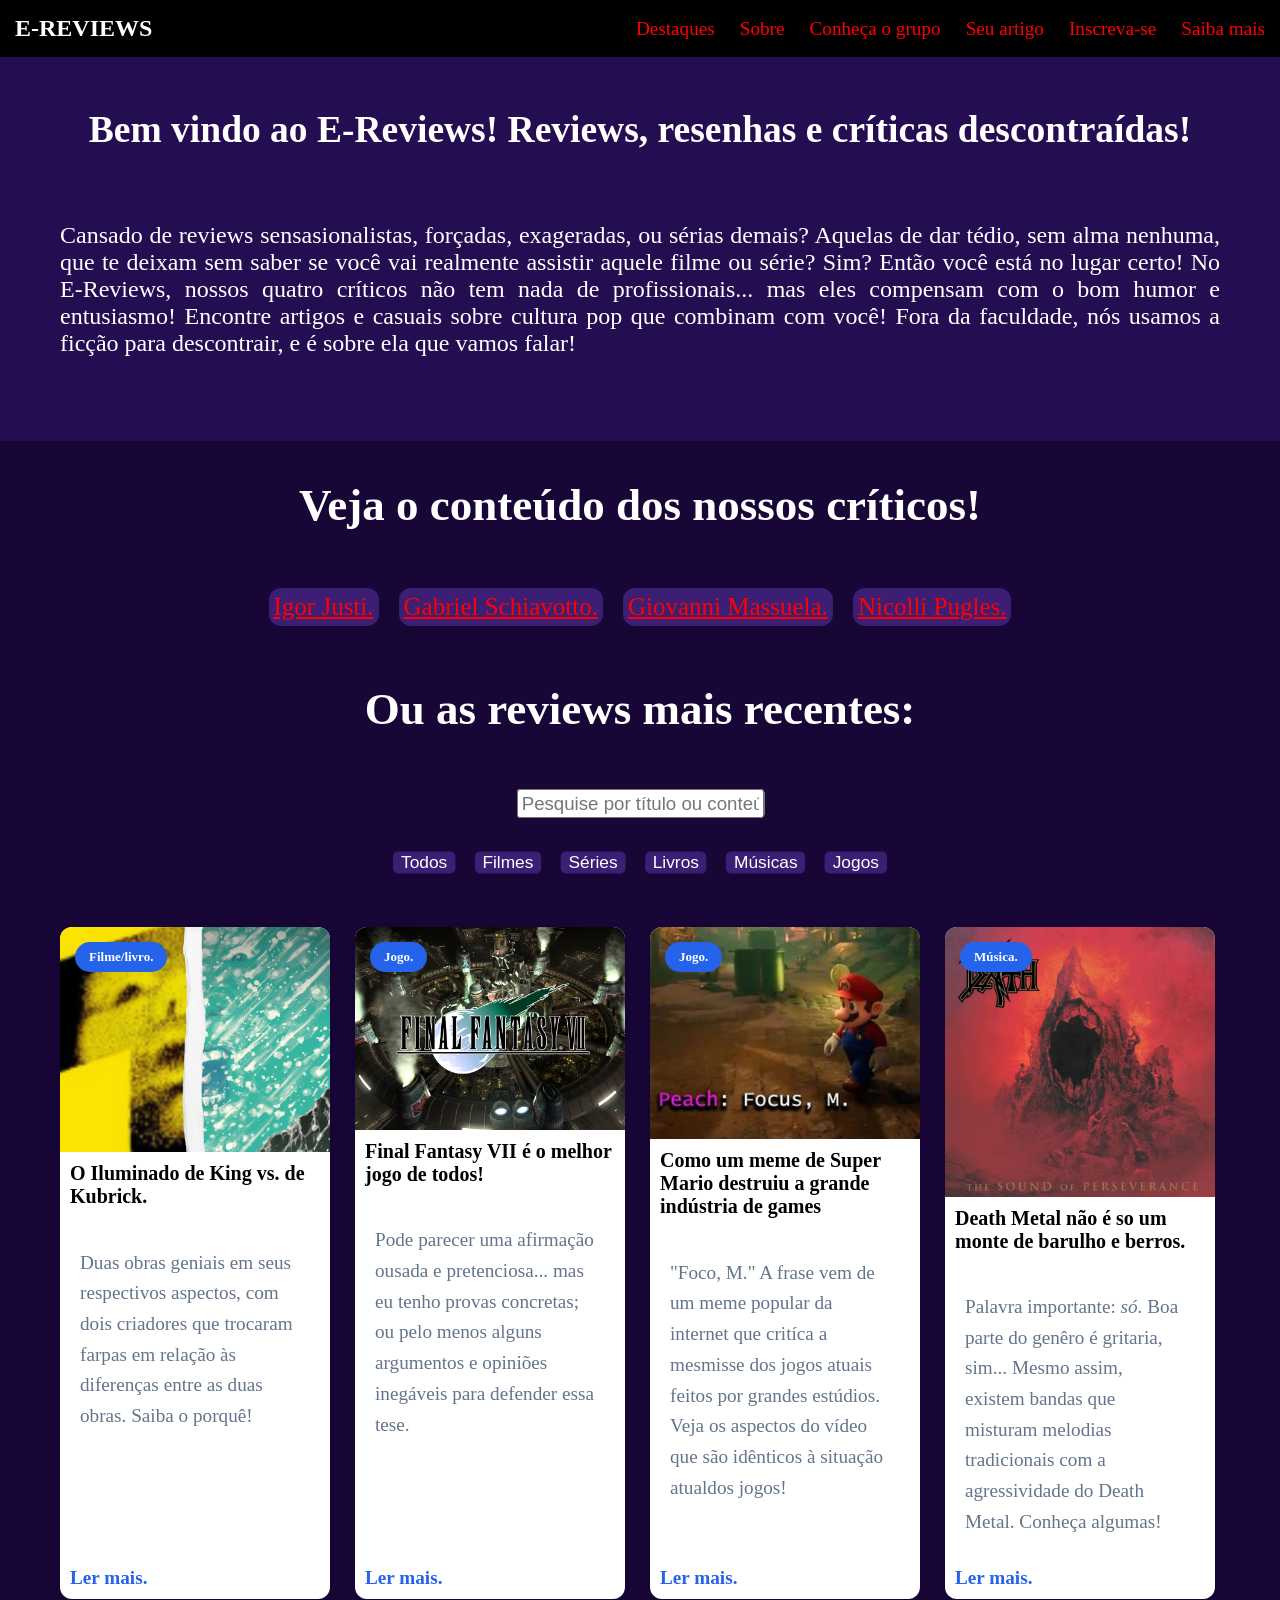
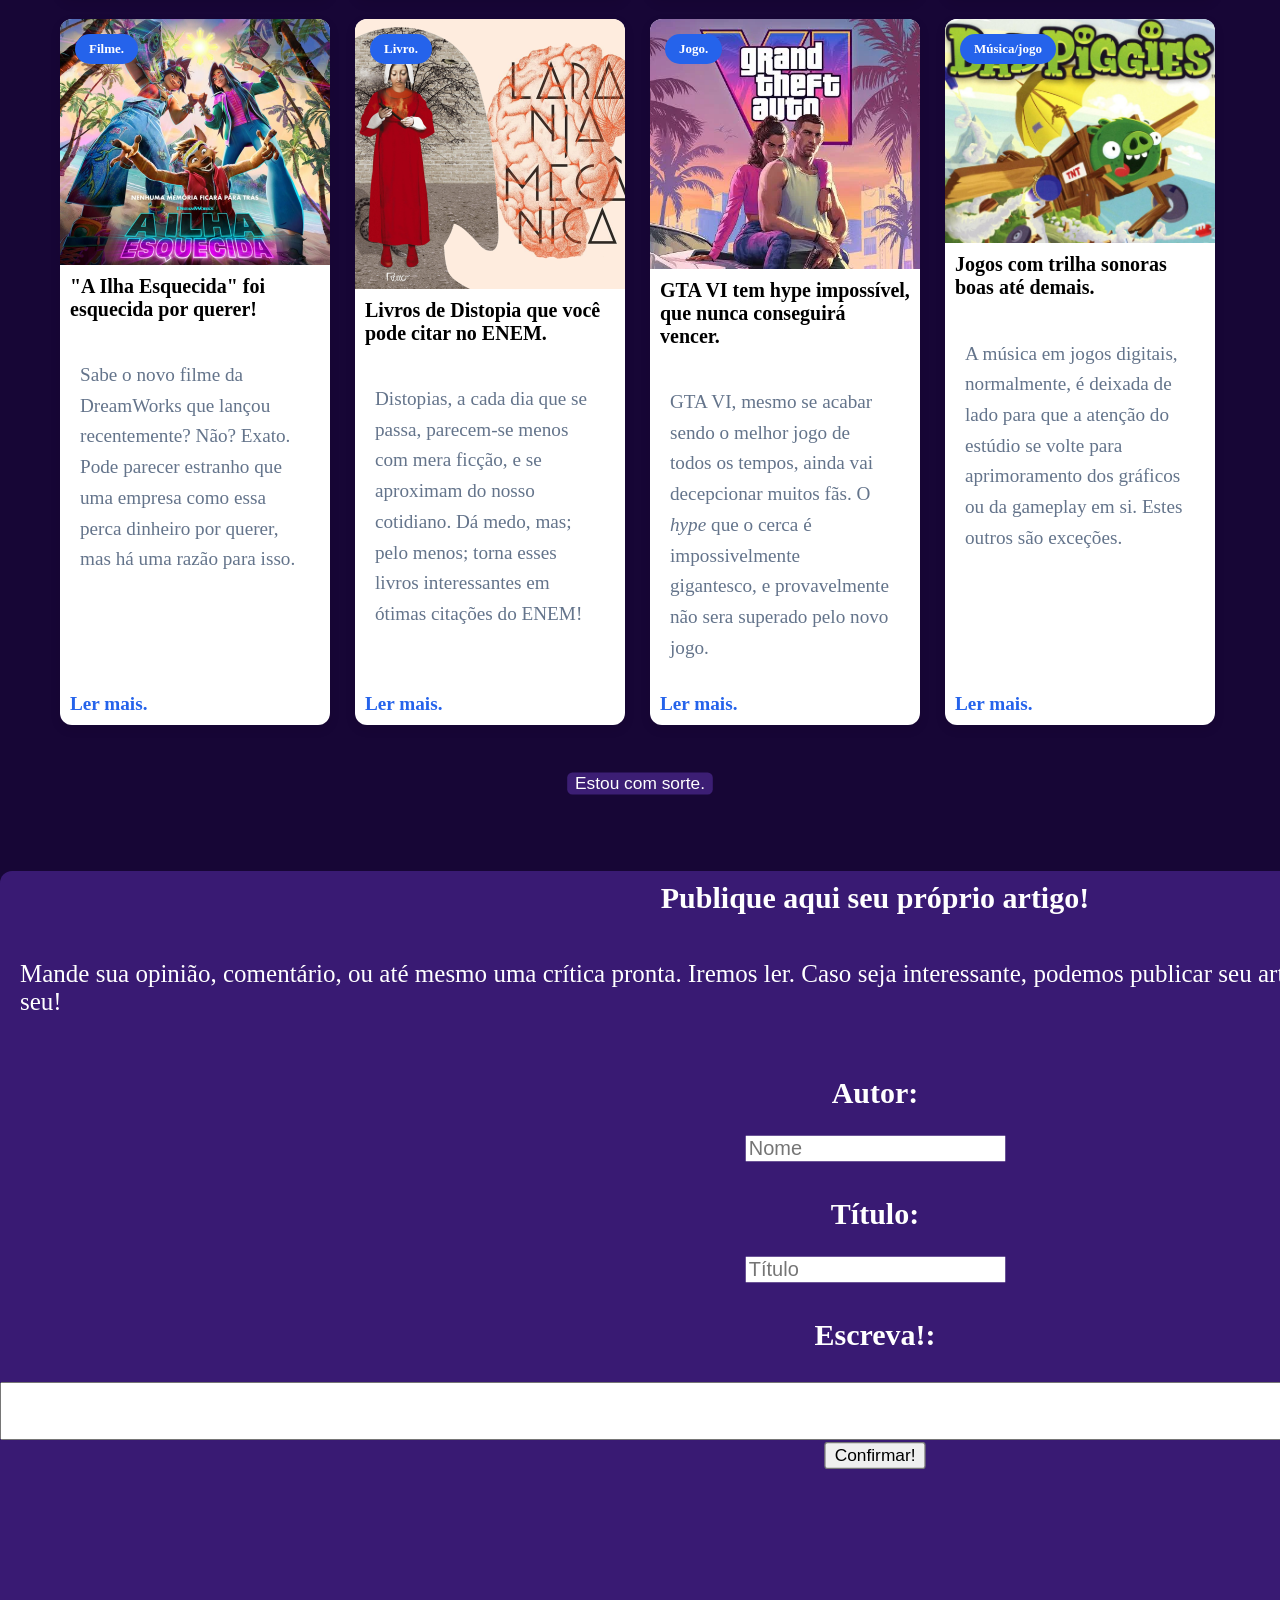
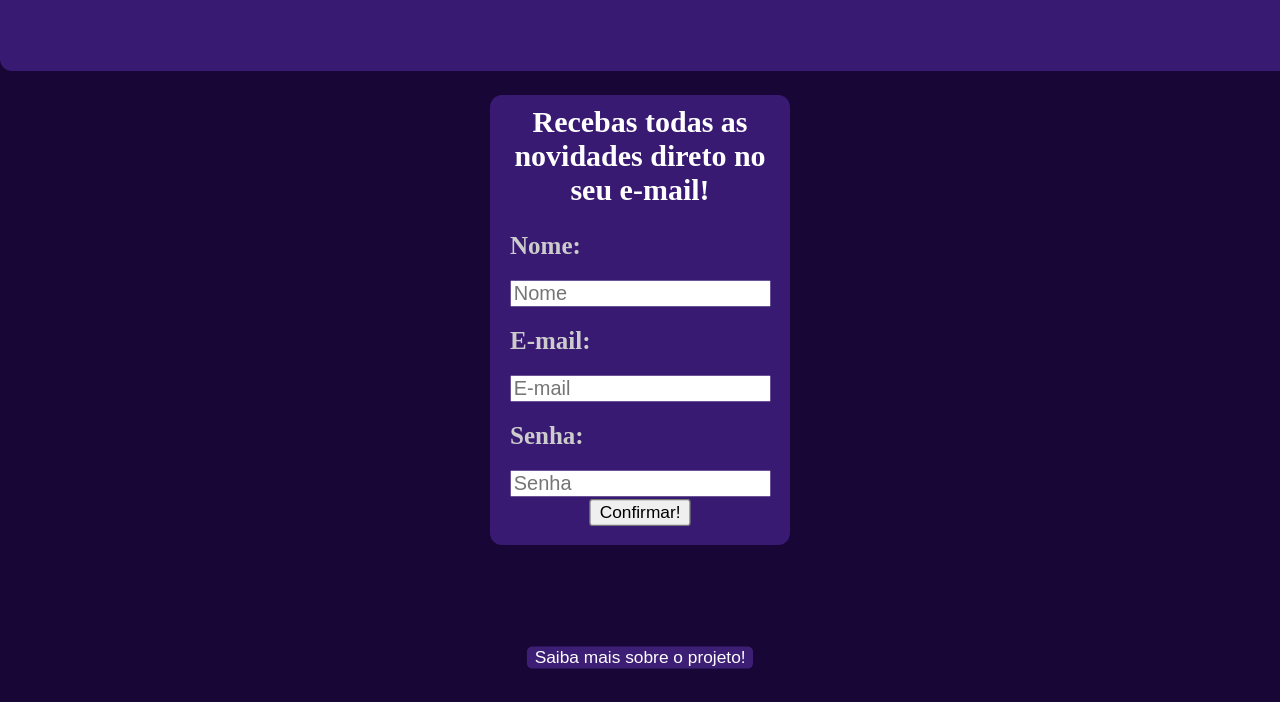
==== commit 9908bc29: "0.0.36 - add mais funções com javascript" ====
--- a/index.html
+++ b/index.html
@@ -197,7 +197,7 @@
                     tenho provas concretas; ou pelo menos alguns argumentos e
                     opiniões inegáveis para defender essa tese.
                 </p>
-                <a href="#" class="ler-mais">
+                <a href="/Iluminado.html" class="ler-mais">
                     Ler mais.
                 </a>
 
@@ -226,7 +226,7 @@
                     a mesmisse dos jogos atuais feitos por grandes estúdios. Veja os 
                     aspectos do vídeo que são idênticos à situação atualdos jogos!
                 </p>
-                <a href="#" class="ler-mais">
+                <a href="/Iluminado.html" class="ler-mais">
                     Ler mais.
                 </a>
 
@@ -255,7 +255,7 @@
                     Mesmo assim, existem bandas que misturam melodias tradicionais com a 
                     agressividade do Death Metal. Conheça algumas!
                 </p>
-                <a href="#" class="ler-mais">
+                <a href="/Iluminado.html" class="ler-mais">
                     Ler mais.
                 </a>
 
@@ -284,7 +284,7 @@
                     Pode parecer estranho que uma empresa como essa perca dinheiro por 
                     querer, mas há uma razão para isso.
                 </p>
-                <a href="#" class="ler-mais">
+                <a href="/Iluminado.html" class="ler-mais">
                     Ler mais.
                 </a>
 
@@ -313,7 +313,7 @@
                     aproximam do nosso cotidiano. Dá medo, mas; pelo menos; torna esses livros 
                     interessantes em ótimas citações do ENEM!
                 </p>
-                <a href="#" class="ler-mais">
+                <a href="/Iluminado.html" class="ler-mais">
                     Ler mais.
                 </a>
 
@@ -342,7 +342,7 @@
                     vai decepcionar muitos fãs. O <i>hype</i> que o cerca é impossivelmente
                     gigantesco, e provavelmente não sera superado pelo novo jogo.
                 </p>
-                <a href="#" class="ler-mais">
+                <a href="/Iluminado.html" class="ler-mais">
                     Ler mais.
                 </a>
 
@@ -371,15 +371,20 @@
                     que a atenção do estúdio se volte para aprimoramento dos gráficos ou 
                     da gameplay em si. Estes outros são exceções.
                 </p>
-                <a href="#" class="ler-mais">
-                    Ler mais.
-                </a>
-
-            </div>
-
-        </article>
-
-    </section>
+                <a href="/Iluminado.html" class="ler-mais">
+                    Ler mais.
+                </a>
+
+            </div>
+
+        </article>
+
+    </section>
+
+    <button id="sorte">
+        Estou com sorte.
+    </button>
+
 
     <br><br><br>
 
@@ -485,11 +490,12 @@
 
     <button 
     id="saiba-mais-botao"
-    class="dropdown-btn"
     aria-expanded="false"
     aria-controls="dropdownMenu" >
         Saiba mais sobre o projeto!
     </button>
+
+    <br><br>
 
     <section id="saiba-mais" class="hidden">
         <p>
--- a/style.css
+++ b/style.css
@@ -323,6 +323,21 @@
     transform: scale(1.3);
 }
 
+#sorte {
+    margin: auto;
+    margin-top:50px;
+    display: block;
+    transform: scale(1.3);
+    background: rgb(60, 30, 116);
+    color: white;
+    border: 0px;
+    border-radius: 4px;
+}
+
+#sorte:hover {
+    transform: scale(1.35);
+}
+
 
 
 ol{
@@ -391,16 +406,28 @@
     color:white;
 }
 
+#saiba-mais-botao {
+    margin: auto;
+    margin-top:50px;
+    display: block;
+    transform: scale(1.3);
+    background: rgb(60, 30, 116);
+    color: white;
+    border: 0px;
+    border-radius: 4px;
+}
+
 #saiba-mais {
-    display: block;
+    display: none;
     background-color:rgb(76, 4, 96);
     color: white;
     background-image: linear-gradient(to top,rgb(76, 4, 96), rgb(23, 6, 54))
 }
 
-#saiba-mais.hidden {
-    display:none;
-}
+#saiba-mais.show {
+    display:block;
+}
+
 
 #saiba-mais p {
     text-align: justify;
